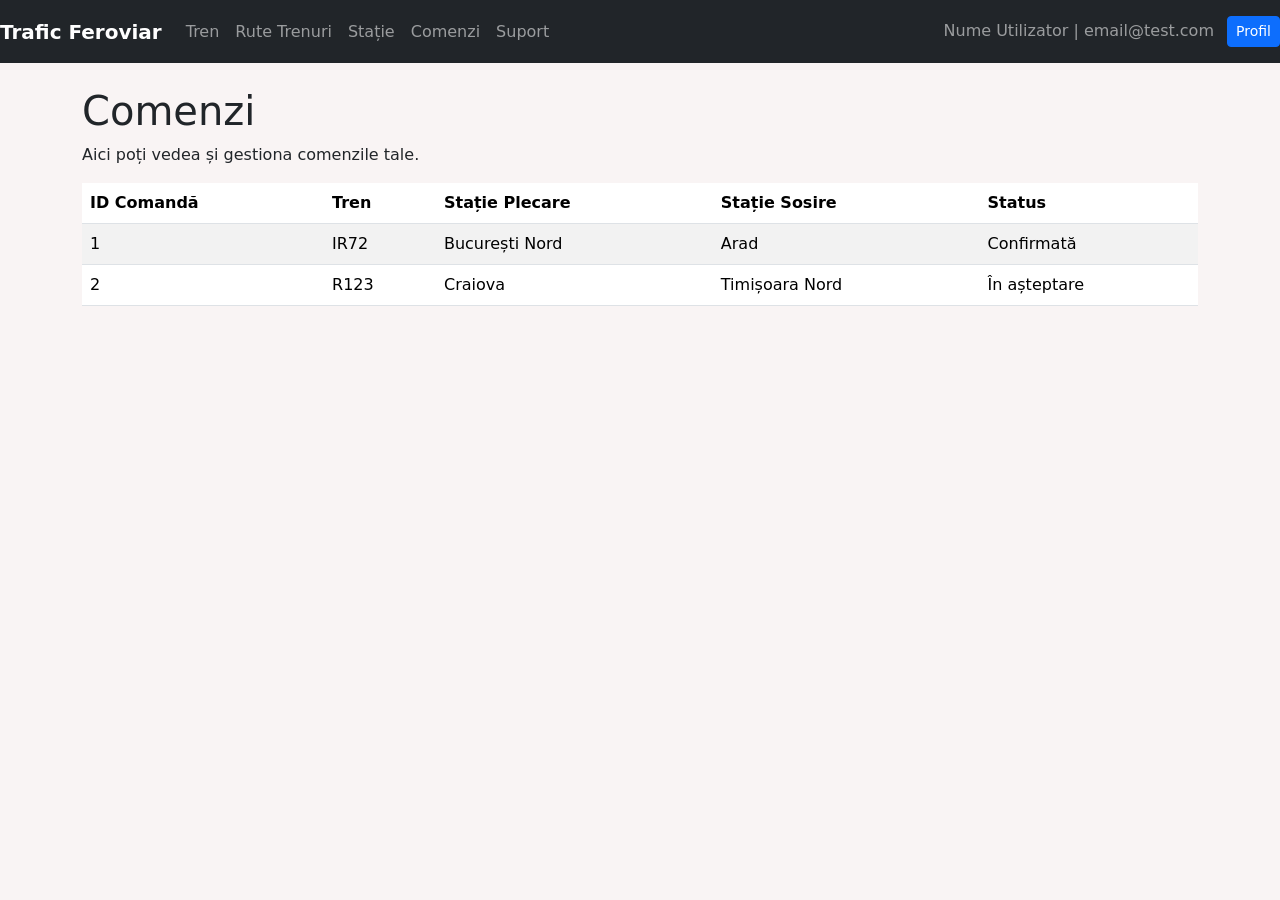
==== comenzi.html @ ab114276 "First version-bootstrap,navbar and fake data for minimum html,css and js" ====
<!DOCTYPE html>
<html lang="ro">
<head>
  <meta charset="UTF-8">
  <title>Comenzi</title>
  <link href="https://cdn.jsdelivr.net/npm/bootstrap@5.3.2/dist/css/bootstrap.min.css" rel="stylesheet">
  <link rel="stylesheet" href="Css/style.css">
</head>
<body>

<nav class="navbar navbar-expand-lg navbar-dark bg-dark">
  <a class="navbar-brand" href="index.html">Trafic Feroviar</a>
  <button class="navbar-toggler" type="button" data-bs-toggle="collapse" data-bs-target="#navbarNav">
    <span class="navbar-toggler-icon"></span>
  </button>
  <div class="collapse navbar-collapse" id="navbarNav">
    <ul class="navbar-nav me-auto">
      <li class="nav-item"><a class="nav-link" href="tren.html">Tren</a></li>
      <li class="nav-item"><a class="nav-link" href="rute-trenuri.html">Rute Trenuri</a></li>
      <li class="nav-item"><a class="nav-link" href="statie.html">Stație</a></li>
      <li class="nav-item"><a class="nav-link" href="comenzi.html">Comenzi</a></li>
      <li class="nav-item"><a class="nav-link" href="suport.html">Suport</a></li>
    </ul>
    <span class="navbar-text">
      Nume Utilizator | email@test.com
      <a href="contul-meu.html" class="btn btn-sm btn-primary ms-2">Profil</a>
    </span>
  </div>
</nav>

<div class="container mt-4">
  <h1>Comenzi</h1>
  <p>Aici poți vedea și gestiona comenzile tale.</p>
  <table class="table table-striped mt-3">
    <thead>
      <tr>
        <th>ID Comandă</th>
        <th>Tren</th>
        <th>Stație Plecare</th>
        <th>Stație Sosire</th>
        <th>Status</th>
      </tr>
    </thead>
    <tbody>
      <tr>
        <td>1</td>
        <td>IR72</td>
        <td>București Nord</td>
        <td>Arad</td>
        <td>Confirmată</td>
      </tr>
      <tr>
        <td>2</td>
        <td>R123</td>
        <td>Craiova</td>
        <td>Timișoara Nord</td>
        <td>În așteptare</td>
      </tr>
    </tbody>
  </table>
</div>

<script src="https://cdn.jsdelivr.net/npm/bootstrap@5.3.2/dist/js/bootstrap.bundle.min.js"></script>
<script src="js/script.js"></script>
</body>
</html>
---- Css/style.css ----
body {
    background-color: rgb(249, 244, 244);
}
/* HERO SECTION */
.hero-section {
  height: 90vh;
  display: flex;
  justify-content: center;
  align-items: center;
  background: linear-gradient(rgba(0,0,0,0.5), rgba(0,0,0,0.5)),
              url('https://images.unsplash.com/photo-1504376379689-8d54347b26c3');
  background-size: cover;
  background-position: center;
}

/* SEARCH CARD */
.search-card {
  background: white;
  padding: 40px;
  border-radius: 15px;
  width: 800px;
  max-width: 95%;
  box-shadow: 0 10px 30px rgba(0,0,0,0.2);
}

/* BUTTON STYLE */
.search-btn {
  font-size: 18px;
  font-weight: bold;
  padding: 12px;
  border-radius: 10px;
}

/* NAVBAR */
.navbar-brand {
  font-weight: bold;
  font-size: 20px;
}
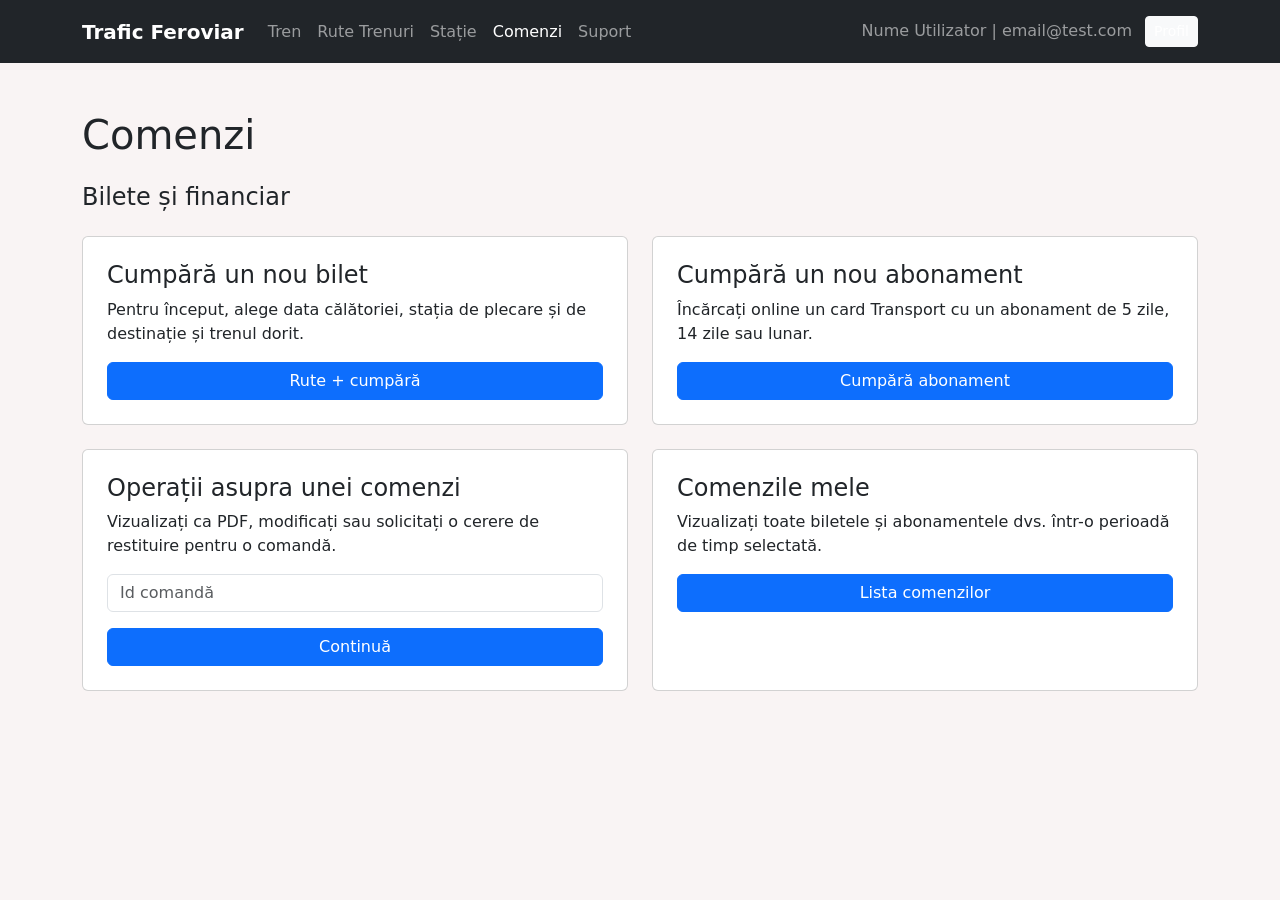
==== commit f6fb6c7e: "new functionalities, page styling.." ====
--- a/comenzi.html
+++ b/comenzi.html
@@ -1,66 +1,78 @@
 <!DOCTYPE html>
 <html lang="ro">
+
 <head>
   <meta charset="UTF-8">
-  <title>Comenzi</title>
+  <title>Comenzile mele</title>
   <link href="https://cdn.jsdelivr.net/npm/bootstrap@5.3.2/dist/css/bootstrap.min.css" rel="stylesheet">
   <link rel="stylesheet" href="Css/style.css">
 </head>
+
 <body>
 
-<nav class="navbar navbar-expand-lg navbar-dark bg-dark">
-  <a class="navbar-brand" href="index.html">Trafic Feroviar</a>
-  <button class="navbar-toggler" type="button" data-bs-toggle="collapse" data-bs-target="#navbarNav">
-    <span class="navbar-toggler-icon"></span>
-  </button>
-  <div class="collapse navbar-collapse" id="navbarNav">
-    <ul class="navbar-nav me-auto">
-      <li class="nav-item"><a class="nav-link" href="tren.html">Tren</a></li>
-      <li class="nav-item"><a class="nav-link" href="rute-trenuri.html">Rute Trenuri</a></li>
-      <li class="nav-item"><a class="nav-link" href="statie.html">Stație</a></li>
-      <li class="nav-item"><a class="nav-link" href="comenzi.html">Comenzi</a></li>
-      <li class="nav-item"><a class="nav-link" href="suport.html">Suport</a></li>
-    </ul>
-    <span class="navbar-text">
-      Nume Utilizator | email@test.com
-      <a href="contul-meu.html" class="btn btn-sm btn-primary ms-2">Profil</a>
-    </span>
+  <!--nav bar-->
+  <nav class="navbar navbar-expand-lg navbar-dark bg-dark">
+    <div class="container">
+      <a class="navbar-brand" href="index.html">Trafic Feroviar</a>
+
+      <button class="navbar-toggler" type="button" data-bs-toggle="collapse" data-bs-target="#navbarNav">
+        <span class="navbar-toggler-icon"></span>
+      </button>
+
+      <div class="collapse navbar-collapse" id="navbarNav">
+        <ul class="navbar-nav me-auto">
+          <li class="nav-item"><a class="nav-link" href="tren.html">Tren</a></li>
+          <li class="nav-item"><a class="nav-link" href="rute-trenuri.html">Rute Trenuri</a></li>
+          <li class="nav-item"><a class="nav-link" href="statie.html">Stație</a></li>
+          <li class="nav-item"><a class="nav-link active" href="comenzi.html">Comenzi</a></li>
+          <li class="nav-item"><a class="nav-link" href="suport.html">Suport</a></li>
+        </ul>
+
+        <span class="navbar-text">
+          Nume Utilizator | email@test.com
+          <a href="contul-meu.html" class="btn btn-sm btn-light ms-2">Profil</a>
+        </span>
+      </div>
+    </div>
+  </nav>
+
+
+  <div class="container mt-5">
+    <h1 class="mb-4">Comenzi</h1>
+    <h4 class="mb-4">Bilete și financiar</h4>
+    <div class="row g-4"> <!-- Card 1 -->
+      <div class="col-md-6">
+        <div class="card p-4 h-100">
+          <h4>Cumpără un nou bilet</h4>
+          <p> Pentru început, alege data călătoriei, stația de plecare și de destinație și trenul dorit. </p> <a
+            href="register.html" class="btn btn-primary"> Rute + cumpără </a>
+        </div>
+      </div> <!-- Card 2 -->
+      <div class="col-md-6">
+        <div class="card p-4 h-100">
+          <h4>Cumpără un nou abonament</h4>
+          <p> Încărcați online un card Transport cu un abonament de 5 zile, 14 zile sau lunar. </p> <a
+            href="register.html" class="btn btn-primary"> Cumpără abonament </a>
+        </div>
+      </div> <!-- Card 3 -->
+      <div class="col-md-6">
+        <div class="card p-4 h-100">
+          <h4>Operații asupra unei comenzi</h4>
+          <p> Vizualizați ca PDF, modificați sau solicitați o cerere de restituire pentru o comandă. </p> <input
+            type="text" class="form-control mb-3" placeholder="Id comandă"> <button class="btn btn-primary"> Continuă
+          </button>
+        </div>
+      </div> <!-- Card 4 -->
+      <div class="col-md-6">
+        <div class="card p-4 h-100">
+          <h4>Comenzile mele</h4>
+          <p> Vizualizați toate biletele și abonamentele dvs. într-o perioadă de timp selectată. </p> <a
+            href="register.html" class="btn btn-primary"> Lista comenzilor </a>
+        </div>
+      </div>
+    </div>
   </div>
-</nav>
+  <script src="https://cdn.jsdelivr.net/npm/bootstrap@5.3.2/dist/js/bootstrap.bundle.min.js"></script>
+</body>
 
-<div class="container mt-4">
-  <h1>Comenzi</h1>
-  <p>Aici poți vedea și gestiona comenzile tale.</p>
-  <table class="table table-striped mt-3">
-    <thead>
-      <tr>
-        <th>ID Comandă</th>
-        <th>Tren</th>
-        <th>Stație Plecare</th>
-        <th>Stație Sosire</th>
-        <th>Status</th>
-      </tr>
-    </thead>
-    <tbody>
-      <tr>
-        <td>1</td>
-        <td>IR72</td>
-        <td>București Nord</td>
-        <td>Arad</td>
-        <td>Confirmată</td>
-      </tr>
-      <tr>
-        <td>2</td>
-        <td>R123</td>
-        <td>Craiova</td>
-        <td>Timișoara Nord</td>
-        <td>În așteptare</td>
-      </tr>
-    </tbody>
-  </table>
-</div>
-
-<script src="https://cdn.jsdelivr.net/npm/bootstrap@5.3.2/dist/js/bootstrap.bundle.min.js"></script>
-<script src="js/script.js"></script>
-</body>
 </html>
--- a/Css/style.css
+++ b/Css/style.css
@@ -36,4 +36,15 @@
 .navbar-brand {
   font-weight: bold;
   font-size: 20px;
+}
+
+/* carduri in comenzi pt cumparare */
+.card {
+    transition: all 0.3s ease;
+}
+
+.card:hover {
+    transform: translateY(-5px);
+    box-shadow: 0 10px 25px rgba(0,0,0,0.2);
+    cursor: pointer;
 }
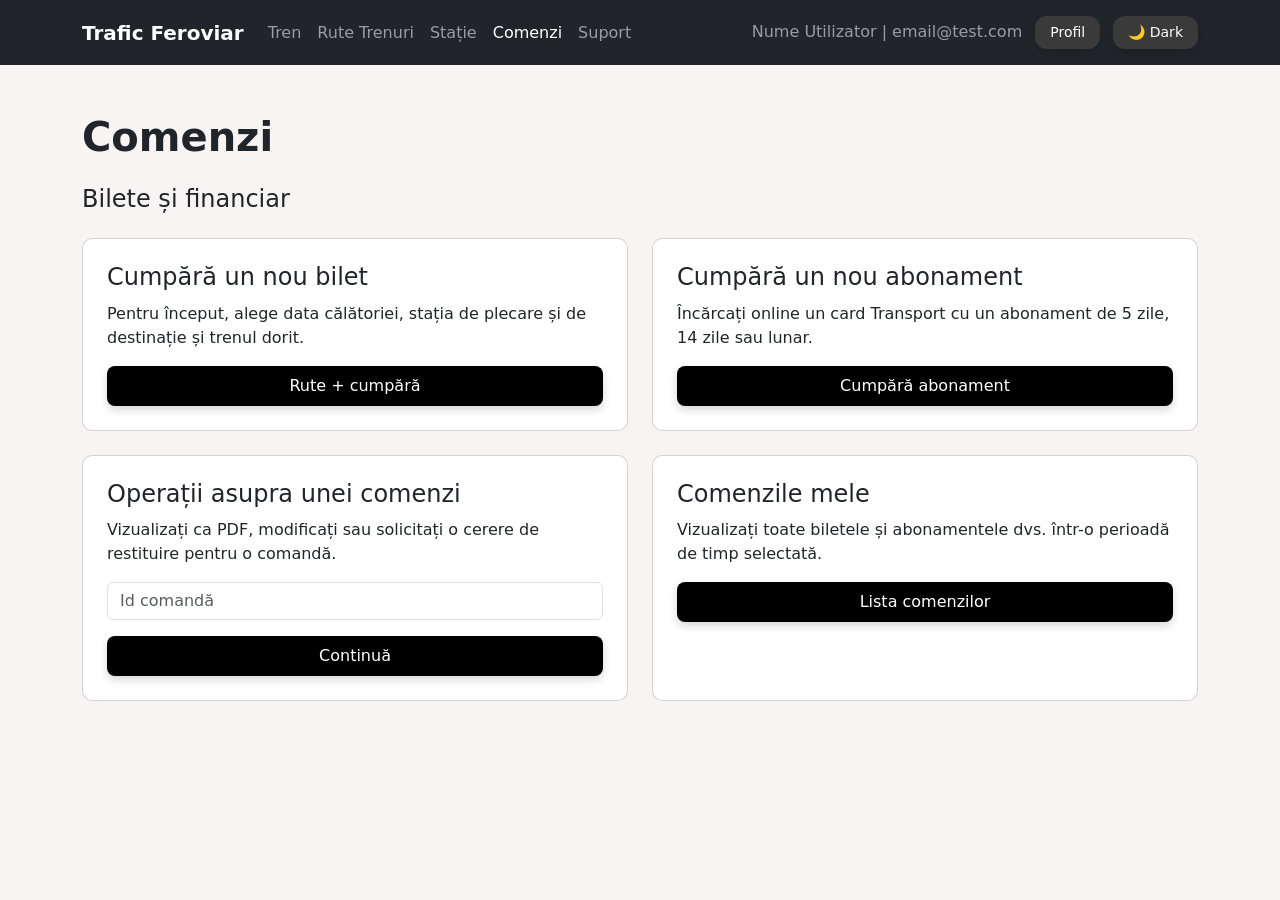
==== commit a0e36cf2: "dark mode and layout fixed" ====
--- a/comenzi.html
+++ b/comenzi.html
@@ -6,6 +6,7 @@
   <title>Comenzile mele</title>
   <link href="https://cdn.jsdelivr.net/npm/bootstrap@5.3.2/dist/css/bootstrap.min.css" rel="stylesheet">
   <link rel="stylesheet" href="Css/style.css">
+  <link rel="stylesheet" href="Css/comenzi.css">
 </head>
 
 <body>
@@ -30,7 +31,10 @@
 
         <span class="navbar-text">
           Nume Utilizator | email@test.com
-          <a href="contul-meu.html" class="btn btn-sm btn-light ms-2">Profil</a>
+          <a href="contul-meu.html" class="btn btn-profile btn-sm ms-2">Profil</a>
+          <button id="darkModeToggle" class="btn btn-darkmode btn-sm ms-2">
+            🌙 Dark
+          </button>
         </span>
       </div>
     </div>
@@ -45,21 +49,21 @@
         <div class="card p-4 h-100">
           <h4>Cumpără un nou bilet</h4>
           <p> Pentru început, alege data călătoriei, stația de plecare și de destinație și trenul dorit. </p> <a
-            href="register.html" class="btn btn-primary"> Rute + cumpără </a>
+            href="register.html" class="btn btn-card"> Rute + cumpără </a>
         </div>
       </div> <!-- Card 2 -->
       <div class="col-md-6">
         <div class="card p-4 h-100">
           <h4>Cumpără un nou abonament</h4>
           <p> Încărcați online un card Transport cu un abonament de 5 zile, 14 zile sau lunar. </p> <a
-            href="register.html" class="btn btn-primary"> Cumpără abonament </a>
+            href="register.html" class="btn btn-card"> Cumpără abonament </a>
         </div>
       </div> <!-- Card 3 -->
       <div class="col-md-6">
         <div class="card p-4 h-100">
           <h4>Operații asupra unei comenzi</h4>
           <p> Vizualizați ca PDF, modificați sau solicitați o cerere de restituire pentru o comandă. </p> <input
-            type="text" class="form-control mb-3" placeholder="Id comandă"> <button class="btn btn-primary"> Continuă
+            type="text" class="form-control mb-3" placeholder="Id comandă"> <button class="btn btn-card"> Continuă
           </button>
         </div>
       </div> <!-- Card 4 -->
@@ -67,12 +71,13 @@
         <div class="card p-4 h-100">
           <h4>Comenzile mele</h4>
           <p> Vizualizați toate biletele și abonamentele dvs. într-o perioadă de timp selectată. </p> <a
-            href="register.html" class="btn btn-primary"> Lista comenzilor </a>
+            href="register.html" class="btn btn-card"> Lista comenzilor </a>
         </div>
       </div>
     </div>
   </div>
   <script src="https://cdn.jsdelivr.net/npm/bootstrap@5.3.2/dist/js/bootstrap.bundle.min.js"></script>
+  <script src="js/script.js"></script>
 </body>
 
 </html>
--- a/Css/style.css
+++ b/Css/style.css
@@ -1,35 +1,6 @@
-
+/* BODY GENERAL */
 body {
     background-color: rgb(249, 244, 244);
-}
-/* HERO SECTION */
-.hero-section {
-  height: 90vh;
-  display: flex;
-  justify-content: center;
-  align-items: center;
-  background: linear-gradient(rgba(0,0,0,0.5), rgba(0,0,0,0.5)),
-              url('https://images.unsplash.com/photo-1504376379689-8d54347b26c3');
-  background-size: cover;
-  background-position: center;
-}
-
-/* SEARCH CARD */
-.search-card {
-  background: white;
-  padding: 40px;
-  border-radius: 15px;
-  width: 800px;
-  max-width: 95%;
-  box-shadow: 0 10px 30px rgba(0,0,0,0.2);
-}
-
-/* BUTTON STYLE */
-.search-btn {
-  font-size: 18px;
-  font-weight: bold;
-  padding: 12px;
-  border-radius: 10px;
 }
 
 /* NAVBAR */
@@ -38,13 +9,85 @@
   font-size: 20px;
 }
 
-/* carduri in comenzi pt cumparare */
+/* CARDURI GENERALE */
 .card {
+  border-radius: 10px;
+  transition: all 0.3s ease;
+}
+
+.card:hover {
+  transform: translateY(-5px);
+  box-shadow: 0 10px 25px rgba(0,0,0,0.2);
+}
+
+/* DARK MODE */
+.dark-mode {
+  background-color: #121212;
+  color: white;
+}
+
+.dark-mode .card {
+  background-color: #383838;
+  color: white;
+}
+
+.dark-mode .navbar {
+  background-color: #000 !important;
+}
+
+/* placeholder vizibil în dark mode */
+.dark-mode input::placeholder,
+.dark-mode .form-control::placeholder {
+    color: #8d8686;  /* gri deschis, vizibil pe fundal închis */
+    opacity: 1;      /* unele browsere au opacitate mică implicit */
+}
+
+.dark-mode .list-group-item {
+  background-color: #1e1e1e;
+  color: white;
+}
+
+.dark-mode .search-card {
+    background-color: #383838; /* gri închis */
+    color: white;
+}
+
+.dark-mode .search-card input::placeholder {
+    color: #8d8686;
+}
+
+/*buton "profil" */
+.btn-profile {
+    background-color: #3b3a3a;   
+    color: white;
+    border-radius: 12px;         /* colțuri rotunjite */
+    padding: 5px 14px;           /* mai elegant */
+    font-weight: 500;
+    box-shadow: 0 4px 8px rgba(0,0,0,0.15);  /* mic shadow */
     transition: all 0.3s ease;
 }
 
-.card:hover {
-    transform: translateY(-5px);
-    box-shadow: 0 10px 25px rgba(0,0,0,0.2);
-    cursor: pointer;
+.btn-profile:hover {
+    background-color: #71787e;   /* mai închis la hover */
+    color: white;
+    transform: translateY(-2px); /* efect mic de ridicare */
+    box-shadow: 0 6px 12px rgba(0,0,0,0.2);
+}
+
+/* Buton Dark Mode - similar cu Profil */
+.btn-darkmode {
+    background-color: #3b3a3a;   /* culoare ca profil */
+    color: white;                /* text alb */
+    border-radius: 12px;         /* colțuri rotunjite */
+    padding: 5px 14px;           /* mai elegant */
+    font-weight: 500;
+    box-shadow: 0 4px 8px rgba(0,0,0,0.15);
+    transition: all 0.3s ease;
+}
+
+.btn-darkmode:hover {
+    background-color: #71787e;   /* mai deschis la hover */
+    color: white;                /* text rămâne alb */
+    transform: translateY(-2px);
+    box-shadow: 0 6px 12px rgba(0,0,0,0.2);
 }
--- a/Css/comenzi.css
+++ b/Css/comenzi.css
@@ -0,0 +1,26 @@
+h1{
+font-weight:600;
+}
+
+.card h4{
+margin-bottom:10px;
+}
+
+/* Stil butoane carduri mai închise */
+.btn-card {
+    background-color: #000000;   /* culoare mai închisă */
+    color: white;
+    border: none;
+    border-radius: 8px;
+    padding: 8px 16px;
+    font-weight: 500;
+    box-shadow: 0 4px 8px rgba(0,0,0,0.15);
+    transition: all 0.3s ease;
+}
+
+.btn-card:hover {
+    background-color: #000;      /* și mai închis la hover */
+    transform: translateY(-2px);
+    box-shadow: 0 6px 12px rgba(0,0,0,0.2);
+    color: white;
+}
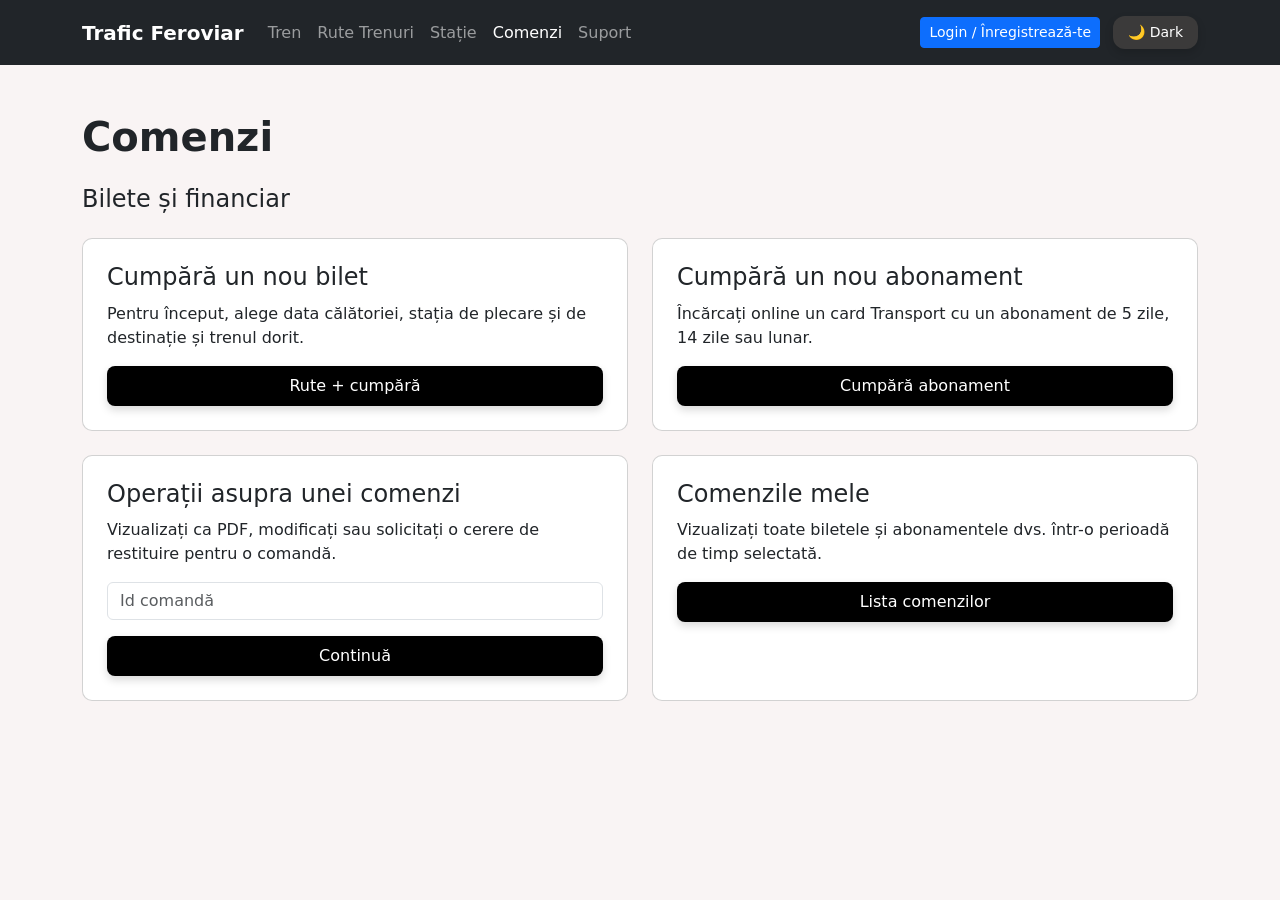
==== commit 0eb9bed5: "login/logout logic" ====
--- a/comenzi.html
+++ b/comenzi.html
@@ -29,12 +29,18 @@
           <li class="nav-item"><a class="nav-link" href="suport.html">Suport</a></li>
         </ul>
 
-        <span class="navbar-text">
-          Nume Utilizator | email@test.com
-          <a href="contul-meu.html" class="btn btn-profile btn-sm ms-2">Profil</a>
+        <span class="navbar-text" id="userSection">
+
+          <span id="userName"></span>
+          <span id="userEmail"></span>
+
+          <a id="profilBtn" href="contul-meu.html" class="btn btn-profile btn-sm ms-2">Profil</a>
+
+          <button id="logoutBtn" class="btn btn-danger btn-sm ms-2">Logout</button>
           <button id="darkModeToggle" class="btn btn-darkmode btn-sm ms-2">
             🌙 Dark
           </button>
+
         </span>
       </div>
     </div>
@@ -70,14 +76,16 @@
       <div class="col-md-6">
         <div class="card p-4 h-100">
           <h4>Comenzile mele</h4>
-          <p> Vizualizați toate biletele și abonamentele dvs. într-o perioadă de timp selectată. </p> <a
-            href="register.html" class="btn btn-card"> Lista comenzilor </a>
+          <p> Vizualizați toate biletele și abonamentele dvs. într-o perioadă de timp selectată. </p>
+          <a href="#" id="listaComenziBtn" class="btn btn-card">Lista comenzilor</a>
         </div>
       </div>
     </div>
   </div>
   <script src="https://cdn.jsdelivr.net/npm/bootstrap@5.3.2/dist/js/bootstrap.bundle.min.js"></script>
   <script src="js/script.js"></script>
+  <script src="js/comenzi.js"></script>
+  <script src="js/lista-comenzi.js"></script>
 </body>
 
 </html>
--- a/Css/style.css
+++ b/Css/style.css
@@ -47,12 +47,21 @@
   color: white;
 }
 
+/*pt placeholdere din index.html */
 .dark-mode .search-card {
     background-color: #383838; /* gri închis */
     color: white;
 }
 
 .dark-mode .search-card input::placeholder {
+    color: #8d8686;
+}
+/*pt placeholdere din contul meu.html sa se vada la dark mode*/
+.dark-mode .accout-info{
+    background-color: #383838; /* gri închis */
+    color: rgb(96, 94, 94);
+}
+.dark-mode .accout-info input::placeholder {
     color: #8d8686;
 }
 
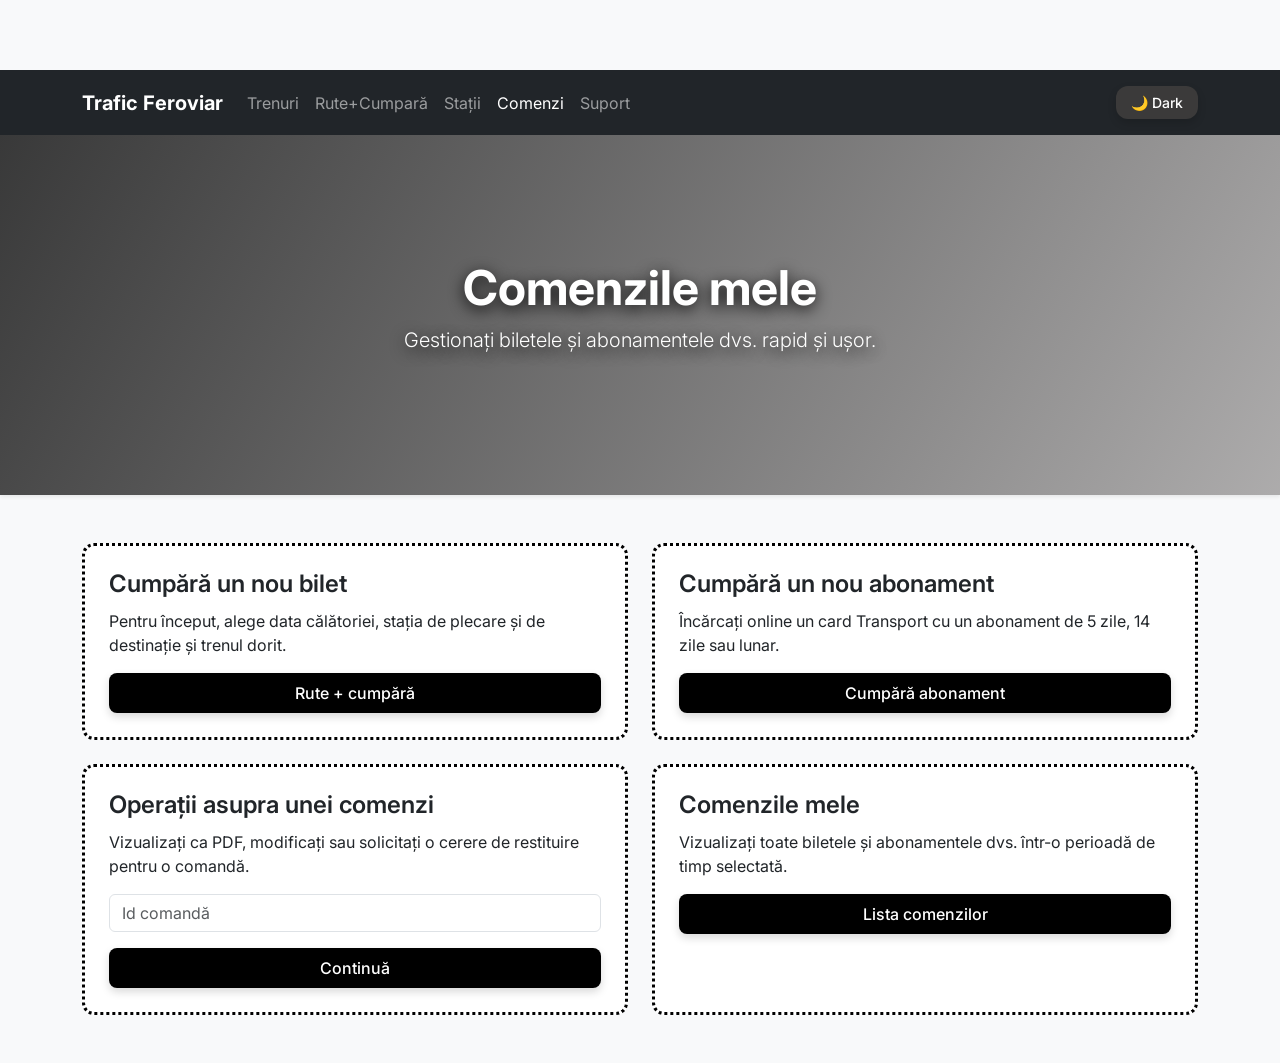
==== commit 36df793c: "website styling" ====
--- a/comenzi.html
+++ b/comenzi.html
@@ -11,7 +11,7 @@
 
 <body>
 
-  <!--nav bar-->
+
   <nav class="navbar navbar-expand-lg navbar-dark bg-dark">
     <div class="container">
       <a class="navbar-brand" href="index.html">Trafic Feroviar</a>
@@ -22,9 +22,9 @@
 
       <div class="collapse navbar-collapse" id="navbarNav">
         <ul class="navbar-nav me-auto">
-          <li class="nav-item"><a class="nav-link" href="tren.html">Tren</a></li>
-          <li class="nav-item"><a class="nav-link" href="rute-trenuri.html">Rute Trenuri</a></li>
-          <li class="nav-item"><a class="nav-link" href="statie.html">Stație</a></li>
+          <li class="nav-item"><a class="nav-link" href="trenuri.html">Trenuri</a></li>
+          <li class="nav-item"><a class="nav-link" href="rute-trenuri.html">Rute+Cumpară</a></li>
+          <li class="nav-item"><a class="nav-link" href="statii.html">Stații</a></li>
           <li class="nav-item"><a class="nav-link active" href="comenzi.html">Comenzi</a></li>
           <li class="nav-item"><a class="nav-link" href="suport.html">Suport</a></li>
         </ul>
@@ -47,41 +47,56 @@
   </nav>
 
 
-  <div class="container mt-5">
-    <h1 class="mb-4">Comenzi</h1>
-    <h4 class="mb-4">Bilete și financiar</h4>
-    <div class="row g-4"> <!-- Card 1 -->
+  <!-- Hero Comenzi -->
+  <div class="hero-section shadow-sm mb-5">
+    <div class="container text-center">
+      <div class="hero-content py-4">
+        <h1 class="display-5 fw-bold">Comenzile mele</h1>
+        <p class="lead">Gestionați biletele și abonamentele dvs. rapid și ușor.</p>
+      </div>
+    </div>
+  </div>
+
+  <!-- Container central pentru carduri -->
+  <div class="container mt-4 mb-5">
+    <div class="row g-4">
+      <!-- Card 1 -->
       <div class="col-md-6">
         <div class="card p-4 h-100">
           <h4>Cumpără un nou bilet</h4>
-          <p> Pentru început, alege data călătoriei, stația de plecare și de destinație și trenul dorit. </p> <a
-            href="register.html" class="btn btn-card"> Rute + cumpără </a>
+          <p>Pentru început, alege data călătoriei, stația de plecare și de destinație și trenul dorit.</p>
+          <a href="javascript:void(0)" class="btn btn-card" id="cumparaBtn">Rute + cumpără</a>
         </div>
-      </div> <!-- Card 2 -->
+      </div>
+      <!-- Card 2 -->
       <div class="col-md-6">
         <div class="card p-4 h-100">
           <h4>Cumpără un nou abonament</h4>
-          <p> Încărcați online un card Transport cu un abonament de 5 zile, 14 zile sau lunar. </p> <a
-            href="register.html" class="btn btn-card"> Cumpără abonament </a>
+          <p>Încărcați online un card Transport cu un abonament de 5 zile, 14 zile sau lunar.</p>
+          <a href="javascript:void(0)" class="btn btn-card" id="abonamentBtn">Cumpără abonament</a>
         </div>
-      </div> <!-- Card 3 -->
+      </div>
+      <!-- Card 3 -->
       <div class="col-md-6">
         <div class="card p-4 h-100">
           <h4>Operații asupra unei comenzi</h4>
-          <p> Vizualizați ca PDF, modificați sau solicitați o cerere de restituire pentru o comandă. </p> <input
-            type="text" class="form-control mb-3" placeholder="Id comandă"> <button class="btn btn-card"> Continuă
-          </button>
+          <p>Vizualizați ca PDF, modificați sau solicitați o cerere de restituire pentru o comandă.</p>
+          <input type="text" class="form-control mb-3" placeholder="Id comandă">
+          <button class="btn btn-card">Continuă</button>
         </div>
-      </div> <!-- Card 4 -->
+      </div>
+      <!-- Card 4 -->
       <div class="col-md-6">
         <div class="card p-4 h-100">
           <h4>Comenzile mele</h4>
-          <p> Vizualizați toate biletele și abonamentele dvs. într-o perioadă de timp selectată. </p>
-          <a href="#" id="listaComenziBtn" class="btn btn-card">Lista comenzilor</a>
+          <p>Vizualizați toate biletele și abonamentele dvs. într-o perioadă de timp selectată.</p>
+          <a href="javascript:void(0)" class="btn btn-card" id="listaComenziBtn">Lista comenzilor</a>
         </div>
       </div>
     </div>
   </div>
+
+
   <script src="https://cdn.jsdelivr.net/npm/bootstrap@5.3.2/dist/js/bootstrap.bundle.min.js"></script>
   <script src="js/script.js"></script>
   <script src="js/comenzi.js"></script>
--- a/Css/style.css
+++ b/Css/style.css
@@ -1,102 +1,91 @@
-/* BODY GENERAL */
+@import url('https://fonts.googleapis.com/css2?family=Inter:wght@400;600;700&display=swap');
+
 body {
-    background-color: rgb(249, 244, 244);
+    font-family: 'Inter', sans-serif;
+    background-color: #f8f9fa;
+    color: #333;
+    margin: 0;
 }
 
 /* NAVBAR */
-.navbar-brand {
-  font-weight: bold;
-  font-size: 20px;
+.navbar-brand { font-weight: bold; font-size: 20px; }
+
+/* NAVBAR FIX */
+.navbar {
+    position:sticky;      /* rămâne la scroll */
+    top: 0;
+    left: 0;
+    width: 100%;
+    z-index: 9999;        /* deasupra hero-ului și a altor elemente */
+    transition: background 0.3s ease;
 }
 
+
+/* body padding ca să nu acopere navbar-ul conținutul */
+body {
+    padding-top: 70px;    /* ajustează în funcție de înălțimea navbar-ului */
+    font-family: 'Inter', sans-serif;
+    background-color: #f8f9fa;
+    color: #333;
+    margin: 0;
+}
 /* CARDURI GENERALE */
 .card {
-  border-radius: 10px;
-  transition: all 0.3s ease;
+    border-radius: 10px;
+    transition: all 0.3s ease;
 }
 
 .card:hover {
-  transform: translateY(-5px);
-  box-shadow: 0 10px 25px rgba(0,0,0,0.2);
+    transform: translateY(-5px);
+    box-shadow: 0 10px 25px rgba(0,0,0,0.2);
 }
 
-/* DARK MODE */
-.dark-mode {
-  background-color: #121212;
-  color: white;
-}
-
-.dark-mode .card {
-  background-color: #383838;
-  color: white;
-}
-
-.dark-mode .navbar {
-  background-color: #000 !important;
-}
-
-/* placeholder vizibil în dark mode */
-.dark-mode input::placeholder,
-.dark-mode .form-control::placeholder {
-    color: #8d8686;  /* gri deschis, vizibil pe fundal închis */
-    opacity: 1;      /* unele browsere au opacitate mică implicit */
-}
-
-.dark-mode .list-group-item {
-  background-color: #1e1e1e;
-  color: white;
-}
-
-/*pt placeholdere din index.html */
-.dark-mode .search-card {
-    background-color: #383838; /* gri închis */
+/* BUTOANE GENERALE */
+.btn-profile, .btn-darkmode {
+    background-color: #3b3a3a;
     color: white;
-}
-
-.dark-mode .search-card input::placeholder {
-    color: #8d8686;
-}
-/*pt placeholdere din contul meu.html sa se vada la dark mode*/
-.dark-mode .accout-info{
-    background-color: #383838; /* gri închis */
-    color: rgb(96, 94, 94);
-}
-.dark-mode .accout-info input::placeholder {
-    color: #8d8686;
-}
-
-/*buton "profil" */
-.btn-profile {
-    background-color: #3b3a3a;   
-    color: white;
-    border-radius: 12px;         /* colțuri rotunjite */
-    padding: 5px 14px;           /* mai elegant */
-    font-weight: 500;
-    box-shadow: 0 4px 8px rgba(0,0,0,0.15);  /* mic shadow */
-    transition: all 0.3s ease;
-}
-
-.btn-profile:hover {
-    background-color: #71787e;   /* mai închis la hover */
-    color: white;
-    transform: translateY(-2px); /* efect mic de ridicare */
-    box-shadow: 0 6px 12px rgba(0,0,0,0.2);
-}
-
-/* Buton Dark Mode - similar cu Profil */
-.btn-darkmode {
-    background-color: #3b3a3a;   /* culoare ca profil */
-    color: white;                /* text alb */
-    border-radius: 12px;         /* colțuri rotunjite */
-    padding: 5px 14px;           /* mai elegant */
+    border-radius: 12px;
+    padding: 5px 14px;
     font-weight: 500;
     box-shadow: 0 4px 8px rgba(0,0,0,0.15);
     transition: all 0.3s ease;
 }
 
-.btn-darkmode:hover {
-    background-color: #71787e;   /* mai deschis la hover */
-    color: white;                /* text rămâne alb */
+.btn-profile:hover, .btn-darkmode:hover {
+    background-color: #71787e;
     transform: translateY(-2px);
-    box-shadow: 0 6px 12px rgba(0,0,0,0.2);
+}
+
+/* DARK MODE GENERAL */
+.dark-mode {
+    background-color: #121212;
+    color: white;
+}
+
+.dark-mode .card { background-color: #383838; color: white; }
+.dark-mode .navbar { background-color: #000 !important; }
+
+
+
+.hero-section {
+    height: 40vh;
+    display: flex;
+    justify-content: center;
+    align-items: center;
+    color: white;
+    background: linear-gradient(120deg, rgba(9, 9, 9, 0.8), rgba(154, 152, 152, 0.8)), url('https://images.unsplash.com/photo-1504376379689-8d54347b26c3?q=80&w=2000&auto=format&fit=crop');
+    background-size: cover;
+    text-shadow: 0 4px 15px rgba(0, 0, 0, 0.91);
+}
+
+
+.dark-mode .hero-section {
+    background: linear-gradient(120deg, #000000, #525252);
+    color: white;
+    display: flex;
+    justify-content: center;
+    align-items: center;
+    background-size: cover;
+    background-position: center;
+    text-shadow: 0 4px 15px rgb(99, 99, 99);
 }
--- a/Css/comenzi.css
+++ b/Css/comenzi.css
@@ -1,26 +1,63 @@
-h1{
-font-weight:600;
+h2 {
+    font-weight: 600;       /* titluri mai groase */
 }
 
-.card h4{
-margin-bottom:10px;
+.card h4 {
+    margin-bottom: 10px;        /* spatiu sub titlu */
+    font-weight: 600;       
 }
 
-/* Stil butoane carduri mai închise */
+/* stil general al cardurilor */
+.card {
+    border: 3px dotted #000;
+    /* margine punctată */
+    border-radius: 12px;
+    /* colțuri puțin rotunjite */
+    padding: 20px;
+    transition: all 0.3s ease;
+    background-color: #fff;
+}
+
+/* efect cand trece mouse ul peste card */
+.card:hover {
+    border-style: solid;
+    /* devine solid la hover */
+    box-shadow: 0 20px 45px rgba(13, 109, 253, 0.295);
+    transform: translateY(-5px);
+}
+
+/* stil butoane din carduri*/
 .btn-card {
-    background-color: #000000;   /* culoare mai închisă */
+    background-color: #000000;
+    /* culoare mai închisă */
     color: white;
     border: none;
     border-radius: 8px;
     padding: 8px 16px;
     font-weight: 500;
-    box-shadow: 0 4px 8px rgba(0,0,0,0.15);
+    box-shadow: 0 4px 8px rgba(0, 0, 0, 0.15);
     transition: all 0.3s ease;
 }
 
+/* hover pe butoanele din carduri*/
 .btn-card:hover {
-    background-color: #000;      /* și mai închis la hover */
-    transform: translateY(-2px);
-    box-shadow: 0 6px 12px rgba(0,0,0,0.2);
+    background-color: #000;
+    /* și mai închis la hover */
+    transform: translateY(-8px);
+    box-shadow: 0 6px 12px rgba(0, 0, 0, 0.2);
     color: white;
+}
+
+
+/* DARK MODE - CARDURI COMENZI */
+.dark-mode .card {
+    background-color: #333;
+    color: #fff;
+    border: 3px dotted #fff;
+}
+
+.dark-mode .card:hover {
+    border-style: solid;    /* devine solid la hover */
+    border-color: #ffffff;
+    box-shadow: 0 20px 45px rgba(13, 109, 253, 0.295);
 }
